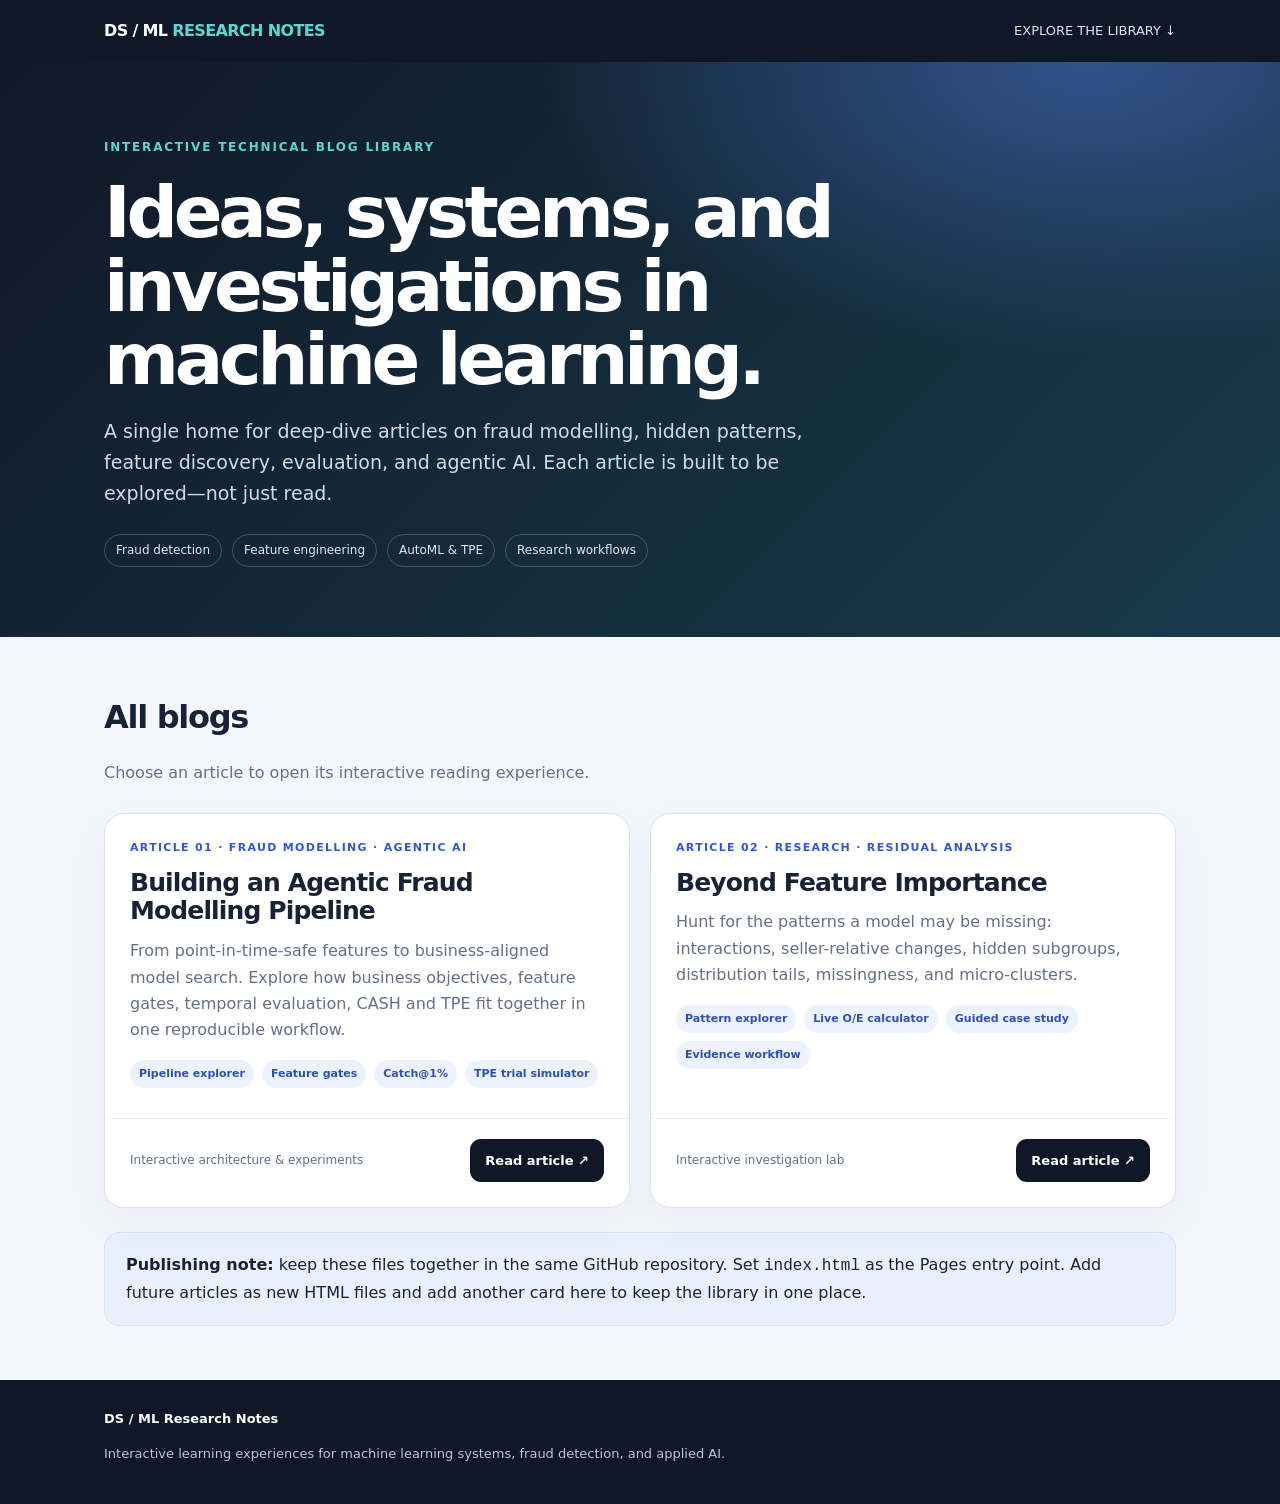
==== index.html @ f6b006e7 "Add files via upload" ====
<!doctype html>
<html lang="en"><head><meta charset="utf-8"><meta name="viewport" content="width=device-width,initial-scale=1">
<title>DS / ML Research Notes — Blog Library</title><meta name="description" content="Interactive machine learning, fraud detection, and AI engineering articles.">
<style>
:root{--bg:#f4f6fb;--ink:#182236;--muted:#627089;--line:#dce3ef;--blue:#3157d5;--navy:#101827;--teal:#5bd6d0}
*{box-sizing:border-box}html{scroll-behavior:smooth}body{margin:0;background:var(--bg);color:var(--ink);font:16px/1.65 Inter,system-ui,-apple-system,"Segoe UI",sans-serif}
.top{background:var(--navy);color:#fff;padding:18px 0}.wrap{max-width:1120px;margin:auto;padding:0 24px}.toprow{display:flex;justify-content:space-between;align-items:center;gap:15px}.brand{font-weight:850;letter-spacing:-.04em}.brand span{color:var(--teal)}.top a{color:#dce5f3;text-decoration:none;font-size:13px}.hero{background:radial-gradient(ellipse at 85% 0%,#31538b 0%,transparent 36%),linear-gradient(135deg,#101827,#183b4b);color:#fff;padding:76px 0 70px}.eyebrow{text-transform:uppercase;letter-spacing:.15em;color:var(--teal);font-weight:800;font-size:12px}.hero h1{font-size:clamp(42px,7vw,72px);letter-spacing:-.06em;line-height:1.02;max-width:850px;margin:18px 0}.hero p{max-width:730px;font-size:19px;color:#d0daeb}.meta{display:flex;gap:10px;flex-wrap:wrap;margin-top:24px}.meta span{border:1px solid #ffffff35;border-radius:99px;padding:6px 11px;font-size:12px;color:#e0e8f4}.section{padding:54px 0}.section h2{font-size:32px;letter-spacing:-.04em;margin:0 0 8px}.muted{color:var(--muted)}.cards{display:grid;grid-template-columns:repeat(2,minmax(0,1fr));gap:20px;margin-top:26px}.card{background:#fff;border:1px solid var(--line);border-radius:20px;overflow:hidden;box-shadow:0 16px 40px #1720330b;display:flex;flex-direction:column}.cardtop{padding:25px 25px 10px}.tag{font-size:11px;letter-spacing:.12em;text-transform:uppercase;color:var(--blue);font-weight:850}.card h3{font-size:25px;line-height:1.15;letter-spacing:-.035em;margin:12px 0}.card p{color:var(--muted);margin:0 0 16px}.highlights{display:flex;gap:8px;flex-wrap:wrap;margin:5px 0 20px}.highlights span{font-size:11px;background:#edf2ff;color:#2d50b6;border-radius:99px;padding:5px 9px;font-weight:750}.cardbottom{margin-top:auto;padding:20px 25px 25px;display:flex;align-items:center;justify-content:space-between;gap:10px;border-top:1px solid #edf0f5}.btn{display:inline-block;background:var(--navy);color:#fff;text-decoration:none;border-radius:11px;padding:11px 15px;font-weight:750;font-size:13px}.arrow{color:var(--blue);font-size:20px}.note{background:#eaf0fb;border:1px solid #d9e3f5;border-radius:15px;padding:19px 21px;margin-top:24px}.footer{padding:28px 0;background:var(--navy);color:#bac6da;font-size:13px}.footer strong{color:#fff}@media(max-width:700px){.cards{grid-template-columns:1fr}.hero{padding:55px 0}.wrap{padding:0 18px}.card h3{font-size:23px}}
</style></head><body>
<header class="top"><div class="wrap toprow"><div class="brand">DS / ML <span>RESEARCH NOTES</span></div><a href="#blogs">EXPLORE THE LIBRARY ↓</a></div></header>
<section class="hero"><div class="wrap"><div class="eyebrow">Interactive technical blog library</div><h1>Ideas, systems, and investigations in machine learning.</h1><p>A single home for deep-dive articles on fraud modelling, hidden patterns, feature discovery, evaluation, and agentic AI. Each article is built to be explored—not just read.</p><div class="meta"><span>Fraud detection</span><span>Feature engineering</span><span>AutoML & TPE</span><span>Research workflows</span></div></div></section>
<main id="blogs" class="section"><div class="wrap"><h2>All blogs</h2><p class="muted">Choose an article to open its interactive reading experience.</p><div class="cards">
<article class="card"><div class="cardtop"><div class="tag">Article 01 · Fraud modelling · Agentic AI</div><h3>Building an Agentic Fraud Modelling Pipeline</h3><p>From point-in-time-safe features to business-aligned model search. Explore how business objectives, feature gates, temporal evaluation, CASH and TPE fit together in one reproducible workflow.</p><div class="highlights"><span>Pipeline explorer</span><span>Feature gates</span><span>Catch@1%</span><span>TPE trial simulator</span></div></div><div class="cardbottom"><span class="muted" style="font-size:12px">Interactive architecture & experiments</span><a class="btn" href="agentic-fraud-modelling.html">Read article ↗</a></div></article>
<article class="card"><div class="cardtop"><div class="tag">Article 02 · Research · Residual analysis</div><h3>Beyond Feature Importance</h3><p>Hunt for the patterns a model may be missing: interactions, seller-relative changes, hidden subgroups, distribution tails, missingness, and micro-clusters.</p><div class="highlights"><span>Pattern explorer</span><span>Live O/E calculator</span><span>Guided case study</span><span>Evidence workflow</span></div></div><div class="cardbottom"><span class="muted" style="font-size:12px">Interactive investigation lab</span><a class="btn" href="beyond-feature-importance.html">Read article ↗</a></div></article>
</div><div class="note"><strong>Publishing note:</strong> keep these files together in the same GitHub repository. Set <code>index.html</code> as the Pages entry point. Add future articles as new HTML files and add another card here to keep the library in one place.</div></div></main>
<footer class="footer"><div class="wrap"><strong>DS / ML Research Notes</strong><p>Interactive learning experiences for machine learning systems, fraud detection, and applied AI.</p></div></footer>
</body></html>
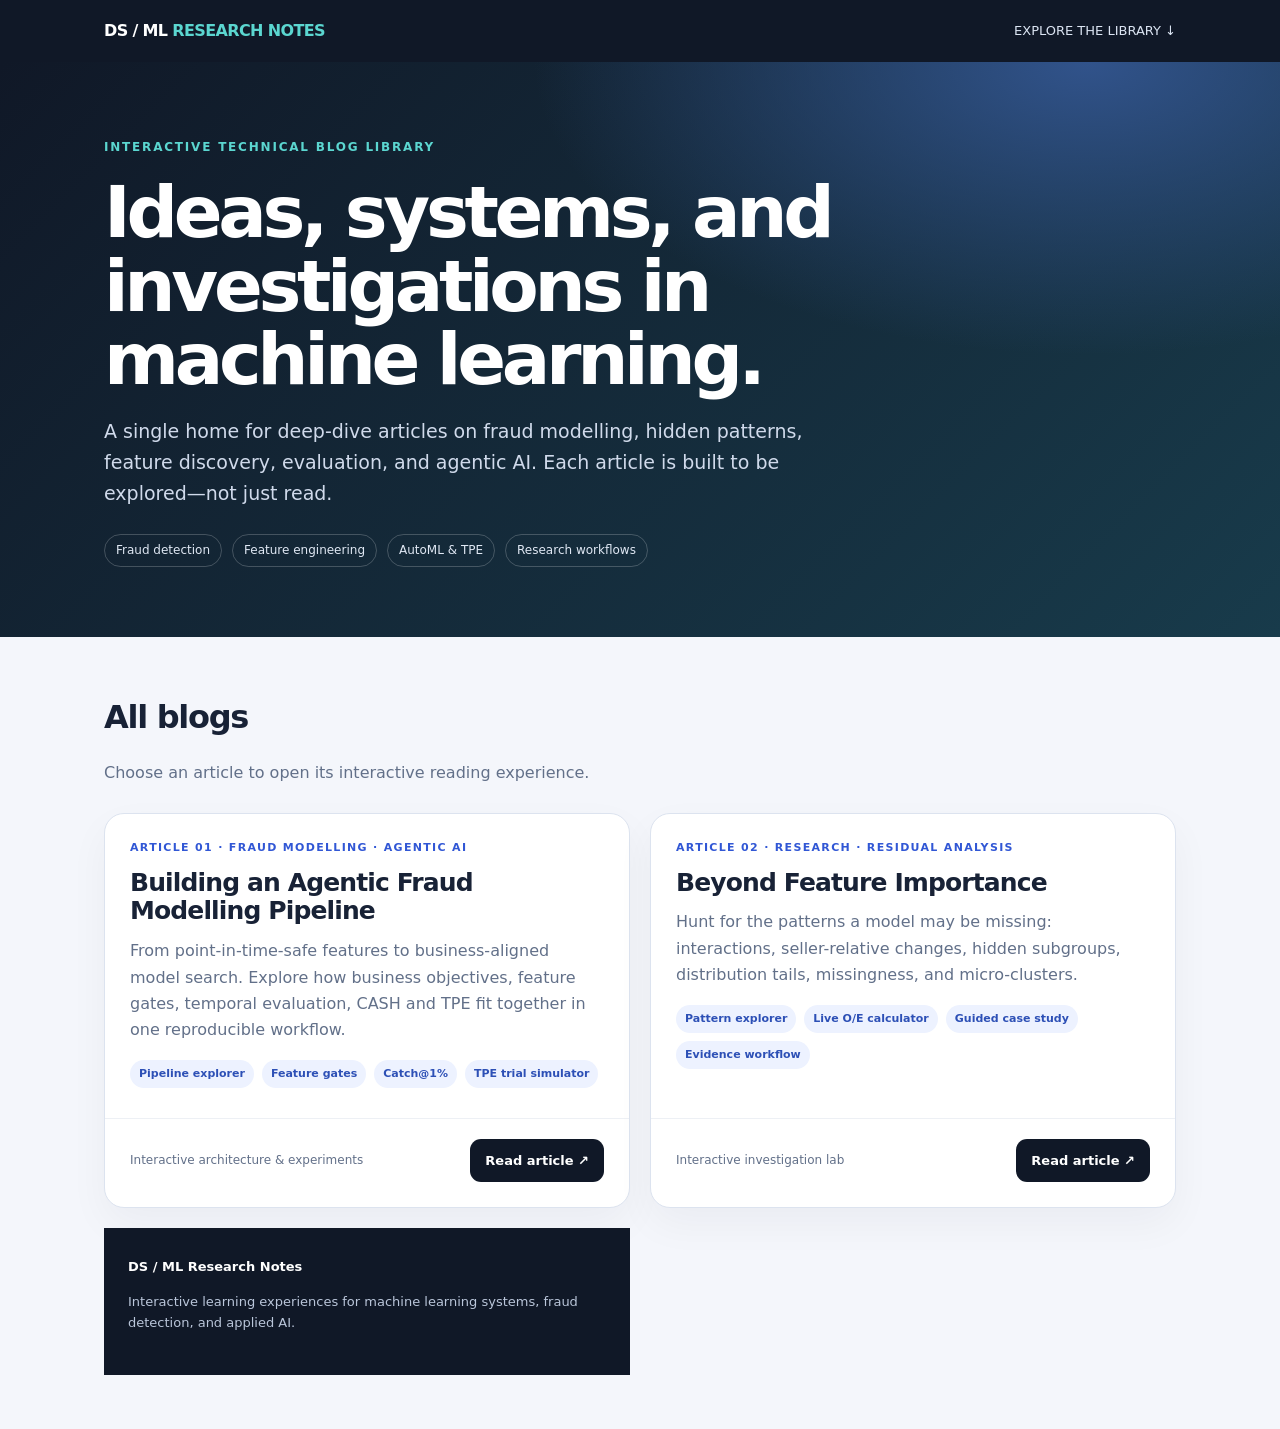
==== commit d43bb492: "Revise blog library content and add publishing note Updated the content of the blog library and adde" ====
--- a/index.html
+++ b/index.html
@@ -11,6 +11,5 @@
 <main id="blogs" class="section"><div class="wrap"><h2>All blogs</h2><p class="muted">Choose an article to open its interactive reading experience.</p><div class="cards">
 <article class="card"><div class="cardtop"><div class="tag">Article 01 · Fraud modelling · Agentic AI</div><h3>Building an Agentic Fraud Modelling Pipeline</h3><p>From point-in-time-safe features to business-aligned model search. Explore how business objectives, feature gates, temporal evaluation, CASH and TPE fit together in one reproducible workflow.</p><div class="highlights"><span>Pipeline explorer</span><span>Feature gates</span><span>Catch@1%</span><span>TPE trial simulator</span></div></div><div class="cardbottom"><span class="muted" style="font-size:12px">Interactive architecture & experiments</span><a class="btn" href="agentic-fraud-modelling.html">Read article ↗</a></div></article>
 <article class="card"><div class="cardtop"><div class="tag">Article 02 · Research · Residual analysis</div><h3>Beyond Feature Importance</h3><p>Hunt for the patterns a model may be missing: interactions, seller-relative changes, hidden subgroups, distribution tails, missingness, and micro-clusters.</p><div class="highlights"><span>Pattern explorer</span><span>Live O/E calculator</span><span>Guided case study</span><span>Evidence workflow</span></div></div><div class="cardbottom"><span class="muted" style="font-size:12px">Interactive investigation lab</span><a class="btn" href="beyond-feature-importance.html">Read article ↗</a></div></article>
-</div><div class="note"><strong>Publishing note:</strong> keep these files together in the same GitHub repository. Set <code>index.html</code> as the Pages entry point. Add future articles as new HTML files and add another card here to keep the library in one place.</div></div></main>
 <footer class="footer"><div class="wrap"><strong>DS / ML Research Notes</strong><p>Interactive learning experiences for machine learning systems, fraud detection, and applied AI.</p></div></footer>
-</body></html>+</body></html>
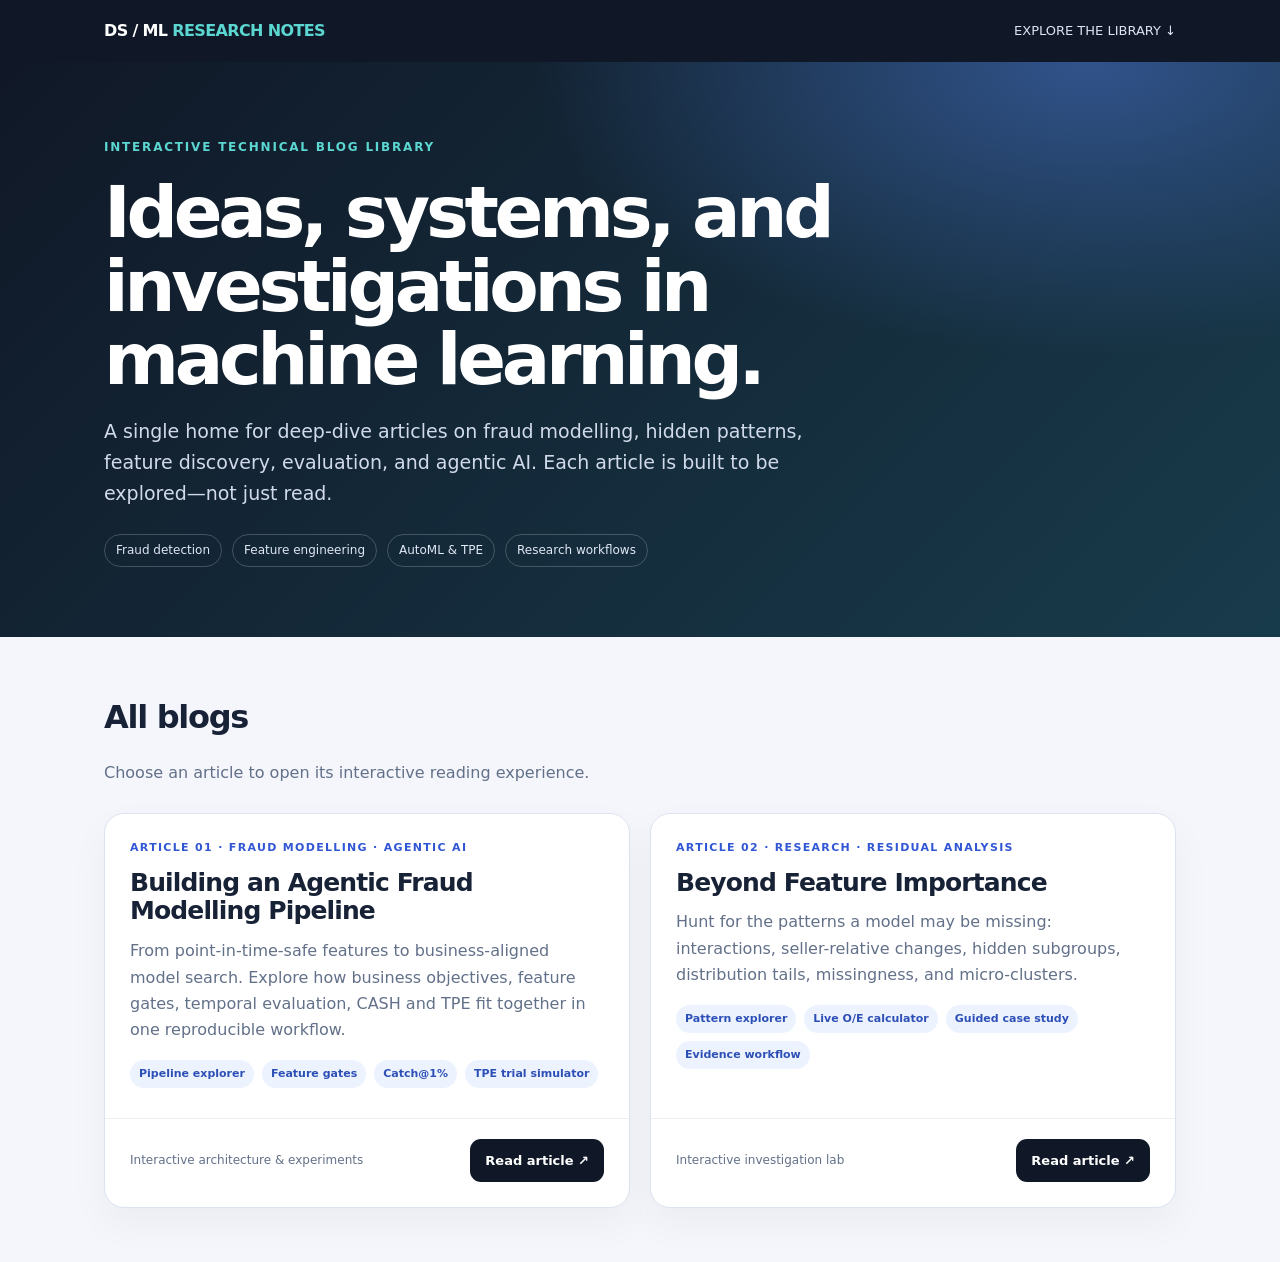
==== commit 8536e7d5: "Remove footer from index.html Removed the footer section from the HTML document." ====
--- a/index.html
+++ b/index.html
@@ -11,5 +11,4 @@
 <main id="blogs" class="section"><div class="wrap"><h2>All blogs</h2><p class="muted">Choose an article to open its interactive reading experience.</p><div class="cards">
 <article class="card"><div class="cardtop"><div class="tag">Article 01 · Fraud modelling · Agentic AI</div><h3>Building an Agentic Fraud Modelling Pipeline</h3><p>From point-in-time-safe features to business-aligned model search. Explore how business objectives, feature gates, temporal evaluation, CASH and TPE fit together in one reproducible workflow.</p><div class="highlights"><span>Pipeline explorer</span><span>Feature gates</span><span>Catch@1%</span><span>TPE trial simulator</span></div></div><div class="cardbottom"><span class="muted" style="font-size:12px">Interactive architecture & experiments</span><a class="btn" href="agentic-fraud-modelling.html">Read article ↗</a></div></article>
 <article class="card"><div class="cardtop"><div class="tag">Article 02 · Research · Residual analysis</div><h3>Beyond Feature Importance</h3><p>Hunt for the patterns a model may be missing: interactions, seller-relative changes, hidden subgroups, distribution tails, missingness, and micro-clusters.</p><div class="highlights"><span>Pattern explorer</span><span>Live O/E calculator</span><span>Guided case study</span><span>Evidence workflow</span></div></div><div class="cardbottom"><span class="muted" style="font-size:12px">Interactive investigation lab</span><a class="btn" href="beyond-feature-importance.html">Read article ↗</a></div></article>
-<footer class="footer"><div class="wrap"><strong>DS / ML Research Notes</strong><p>Interactive learning experiences for machine learning systems, fraud detection, and applied AI.</p></div></footer>
 </body></html>
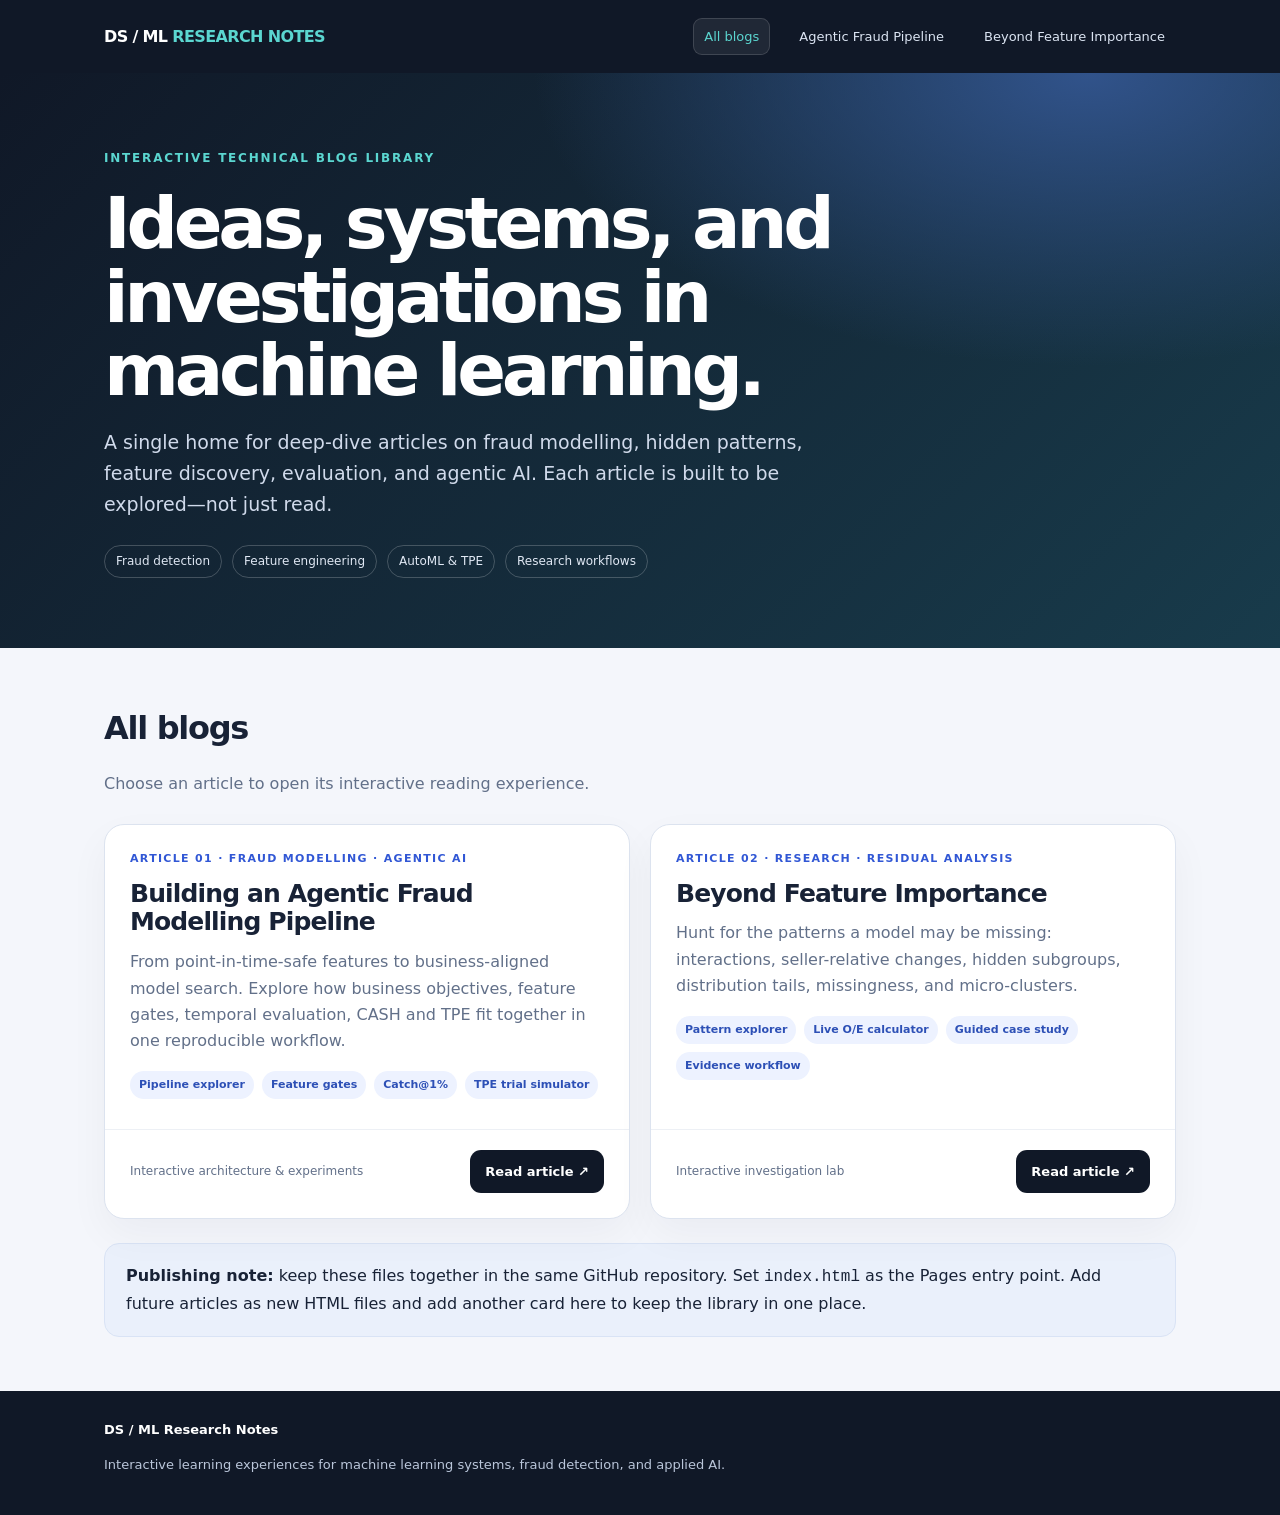
==== commit aa7ed206: "Add files via upload" ====
--- a/index.html
+++ b/index.html
@@ -4,11 +4,13 @@
 <style>
 :root{--bg:#f4f6fb;--ink:#182236;--muted:#627089;--line:#dce3ef;--blue:#3157d5;--navy:#101827;--teal:#5bd6d0}
 *{box-sizing:border-box}html{scroll-behavior:smooth}body{margin:0;background:var(--bg);color:var(--ink);font:16px/1.65 Inter,system-ui,-apple-system,"Segoe UI",sans-serif}
-.top{background:var(--navy);color:#fff;padding:18px 0}.wrap{max-width:1120px;margin:auto;padding:0 24px}.toprow{display:flex;justify-content:space-between;align-items:center;gap:15px}.brand{font-weight:850;letter-spacing:-.04em}.brand span{color:var(--teal)}.top a{color:#dce5f3;text-decoration:none;font-size:13px}.hero{background:radial-gradient(ellipse at 85% 0%,#31538b 0%,transparent 36%),linear-gradient(135deg,#101827,#183b4b);color:#fff;padding:76px 0 70px}.eyebrow{text-transform:uppercase;letter-spacing:.15em;color:var(--teal);font-weight:800;font-size:12px}.hero h1{font-size:clamp(42px,7vw,72px);letter-spacing:-.06em;line-height:1.02;max-width:850px;margin:18px 0}.hero p{max-width:730px;font-size:19px;color:#d0daeb}.meta{display:flex;gap:10px;flex-wrap:wrap;margin-top:24px}.meta span{border:1px solid #ffffff35;border-radius:99px;padding:6px 11px;font-size:12px;color:#e0e8f4}.section{padding:54px 0}.section h2{font-size:32px;letter-spacing:-.04em;margin:0 0 8px}.muted{color:var(--muted)}.cards{display:grid;grid-template-columns:repeat(2,minmax(0,1fr));gap:20px;margin-top:26px}.card{background:#fff;border:1px solid var(--line);border-radius:20px;overflow:hidden;box-shadow:0 16px 40px #1720330b;display:flex;flex-direction:column}.cardtop{padding:25px 25px 10px}.tag{font-size:11px;letter-spacing:.12em;text-transform:uppercase;color:var(--blue);font-weight:850}.card h3{font-size:25px;line-height:1.15;letter-spacing:-.035em;margin:12px 0}.card p{color:var(--muted);margin:0 0 16px}.highlights{display:flex;gap:8px;flex-wrap:wrap;margin:5px 0 20px}.highlights span{font-size:11px;background:#edf2ff;color:#2d50b6;border-radius:99px;padding:5px 9px;font-weight:750}.cardbottom{margin-top:auto;padding:20px 25px 25px;display:flex;align-items:center;justify-content:space-between;gap:10px;border-top:1px solid #edf0f5}.btn{display:inline-block;background:var(--navy);color:#fff;text-decoration:none;border-radius:11px;padding:11px 15px;font-weight:750;font-size:13px}.arrow{color:var(--blue);font-size:20px}.note{background:#eaf0fb;border:1px solid #d9e3f5;border-radius:15px;padding:19px 21px;margin-top:24px}.footer{padding:28px 0;background:var(--navy);color:#bac6da;font-size:13px}.footer strong{color:#fff}@media(max-width:700px){.cards{grid-template-columns:1fr}.hero{padding:55px 0}.wrap{padding:0 18px}.card h3{font-size:23px}}
+.top{background:var(--navy);color:#fff;padding:18px 0}.wrap{max-width:1120px;margin:auto;padding:0 24px}.toprow{display:flex;justify-content:space-between;align-items:center;gap:15px}.brand{font-weight:850;letter-spacing:-.04em}.brand span{color:var(--teal)}.top a{color:#dce5f3;text-decoration:none;font-size:13px}.library-nav{display:flex;align-items:center;gap:18px;flex-wrap:wrap}.library-nav a{padding:7px 10px;border-radius:9px;border:1px solid transparent}.library-nav a:hover,.library-nav a[aria-current="page"]{background:#ffffff12;border-color:#ffffff24;color:var(--teal)}.hero{background:radial-gradient(ellipse at 85% 0%,#31538b 0%,transparent 36%),linear-gradient(135deg,#101827,#183b4b);color:#fff;padding:76px 0 70px}.eyebrow{text-transform:uppercase;letter-spacing:.15em;color:var(--teal);font-weight:800;font-size:12px}.hero h1{font-size:clamp(42px,7vw,72px);letter-spacing:-.06em;line-height:1.02;max-width:850px;margin:18px 0}.hero p{max-width:730px;font-size:19px;color:#d0daeb}.meta{display:flex;gap:10px;flex-wrap:wrap;margin-top:24px}.meta span{border:1px solid #ffffff35;border-radius:99px;padding:6px 11px;font-size:12px;color:#e0e8f4}.section{padding:54px 0}.section h2{font-size:32px;letter-spacing:-.04em;margin:0 0 8px}.muted{color:var(--muted)}.cards{display:grid;grid-template-columns:repeat(2,minmax(0,1fr));gap:20px;margin-top:26px}.card{background:#fff;border:1px solid var(--line);border-radius:20px;overflow:hidden;box-shadow:0 16px 40px #1720330b;display:flex;flex-direction:column}.cardtop{padding:25px 25px 10px}.tag{font-size:11px;letter-spacing:.12em;text-transform:uppercase;color:var(--blue);font-weight:850}.card h3{font-size:25px;line-height:1.15;letter-spacing:-.035em;margin:12px 0}.card p{color:var(--muted);margin:0 0 16px}.highlights{display:flex;gap:8px;flex-wrap:wrap;margin:5px 0 20px}.highlights span{font-size:11px;background:#edf2ff;color:#2d50b6;border-radius:99px;padding:5px 9px;font-weight:750}.cardbottom{margin-top:auto;padding:20px 25px 25px;display:flex;align-items:center;justify-content:space-between;gap:10px;border-top:1px solid #edf0f5}.btn{display:inline-block;background:var(--navy);color:#fff;text-decoration:none;border-radius:11px;padding:11px 15px;font-weight:750;font-size:13px}.arrow{color:var(--blue);font-size:20px}.note{background:#eaf0fb;border:1px solid #d9e3f5;border-radius:15px;padding:19px 21px;margin-top:24px}.footer{padding:28px 0;background:var(--navy);color:#bac6da;font-size:13px}.footer strong{color:#fff}@media(max-width:700px){.cards{grid-template-columns:1fr}.hero{padding:55px 0}.wrap{padding:0 18px}.card h3{font-size:23px}.toprow{align-items:flex-start;flex-direction:column}.library-nav{gap:6px 8px}.library-nav a{font-size:12px;padding:6px 8px}}
 </style></head><body>
-<header class="top"><div class="wrap toprow"><div class="brand">DS / ML <span>RESEARCH NOTES</span></div><a href="#blogs">EXPLORE THE LIBRARY ↓</a></div></header>
+<header class="top"><div class="wrap toprow"><div class="brand">DS / ML <span>RESEARCH NOTES</span></div><nav class="library-nav" aria-label="Blog navigation"><a href="index.html" aria-current="page">All blogs</a><a href="agentic-fraud-modelling.html">Agentic Fraud Pipeline</a><a href="beyond-feature-importance.html">Beyond Feature Importance</a></nav></div></header>
 <section class="hero"><div class="wrap"><div class="eyebrow">Interactive technical blog library</div><h1>Ideas, systems, and investigations in machine learning.</h1><p>A single home for deep-dive articles on fraud modelling, hidden patterns, feature discovery, evaluation, and agentic AI. Each article is built to be explored—not just read.</p><div class="meta"><span>Fraud detection</span><span>Feature engineering</span><span>AutoML & TPE</span><span>Research workflows</span></div></div></section>
 <main id="blogs" class="section"><div class="wrap"><h2>All blogs</h2><p class="muted">Choose an article to open its interactive reading experience.</p><div class="cards">
 <article class="card"><div class="cardtop"><div class="tag">Article 01 · Fraud modelling · Agentic AI</div><h3>Building an Agentic Fraud Modelling Pipeline</h3><p>From point-in-time-safe features to business-aligned model search. Explore how business objectives, feature gates, temporal evaluation, CASH and TPE fit together in one reproducible workflow.</p><div class="highlights"><span>Pipeline explorer</span><span>Feature gates</span><span>Catch@1%</span><span>TPE trial simulator</span></div></div><div class="cardbottom"><span class="muted" style="font-size:12px">Interactive architecture & experiments</span><a class="btn" href="agentic-fraud-modelling.html">Read article ↗</a></div></article>
 <article class="card"><div class="cardtop"><div class="tag">Article 02 · Research · Residual analysis</div><h3>Beyond Feature Importance</h3><p>Hunt for the patterns a model may be missing: interactions, seller-relative changes, hidden subgroups, distribution tails, missingness, and micro-clusters.</p><div class="highlights"><span>Pattern explorer</span><span>Live O/E calculator</span><span>Guided case study</span><span>Evidence workflow</span></div></div><div class="cardbottom"><span class="muted" style="font-size:12px">Interactive investigation lab</span><a class="btn" href="beyond-feature-importance.html">Read article ↗</a></div></article>
-</body></html>
+</div><div class="note"><strong>Publishing note:</strong> keep these files together in the same GitHub repository. Set <code>index.html</code> as the Pages entry point. Add future articles as new HTML files and add another card here to keep the library in one place.</div></div></main>
+<footer class="footer"><div class="wrap"><strong>DS / ML Research Notes</strong><p>Interactive learning experiences for machine learning systems, fraud detection, and applied AI.</p></div></footer>
+</body></html>
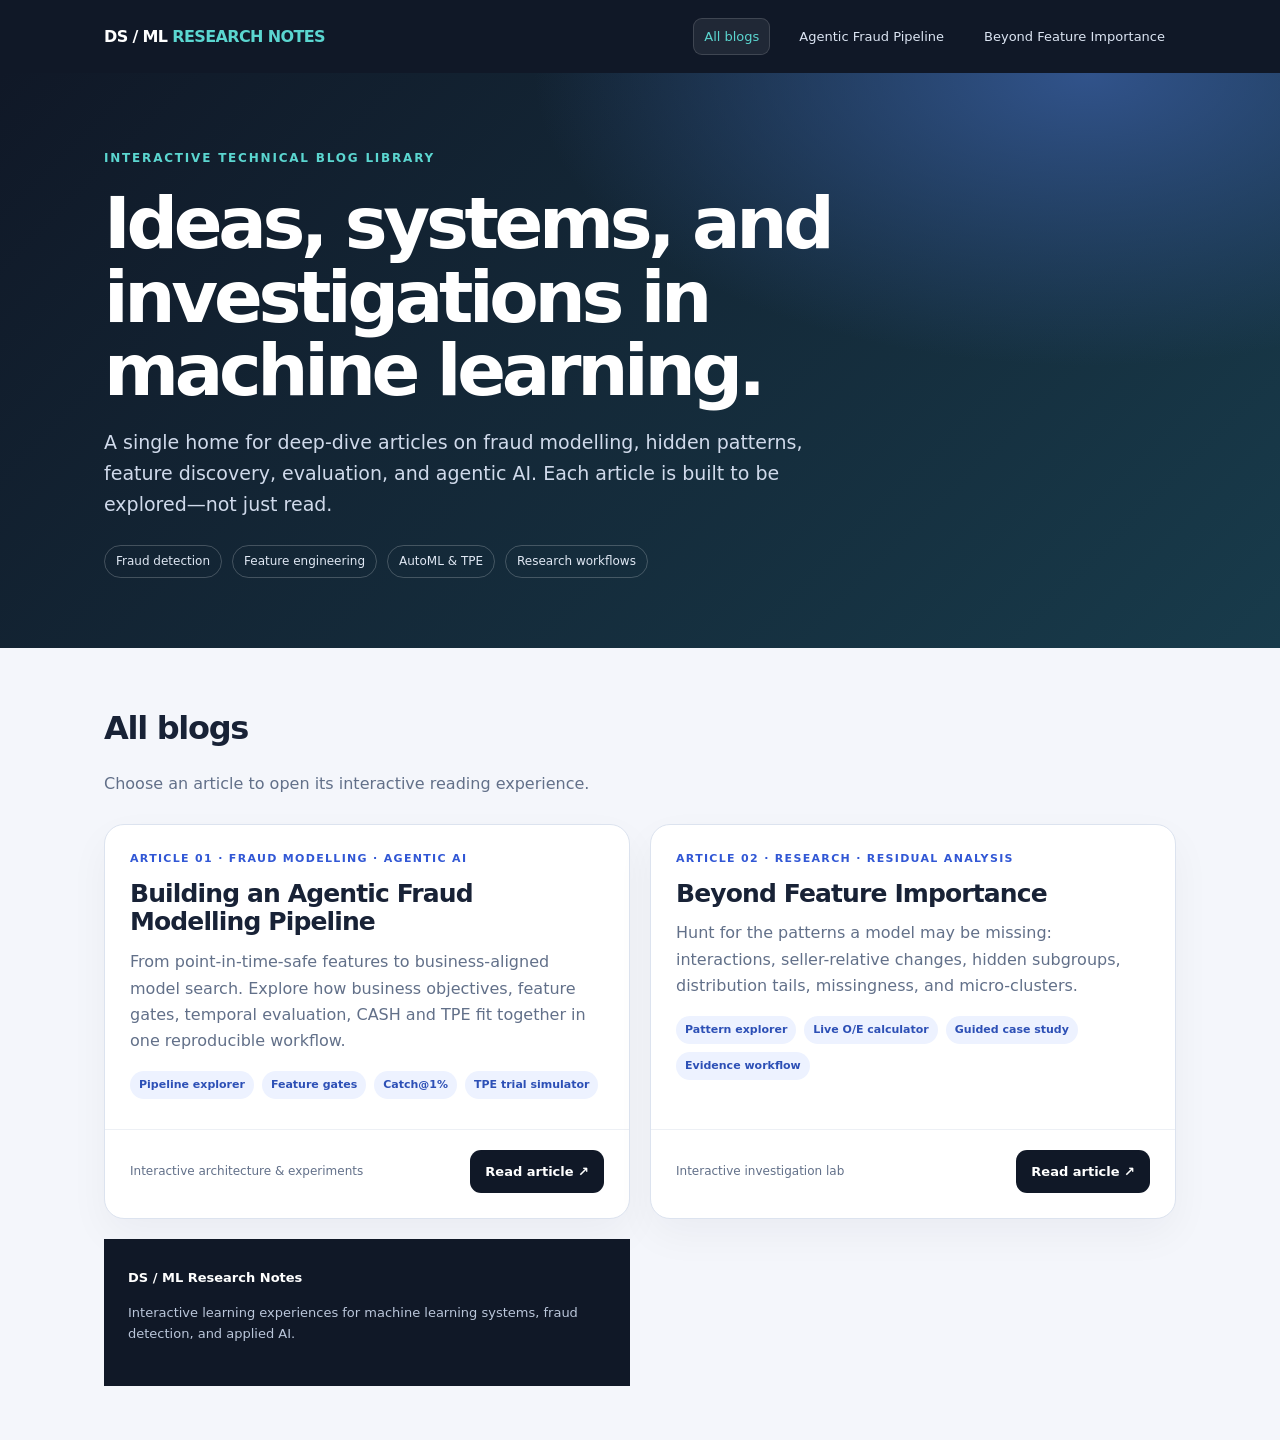
==== commit 3c56f9ba: "Update publishing note in index.html Added a note about publishing and organizing articles in the re" ====
--- a/index.html
+++ b/index.html
@@ -11,6 +11,5 @@
 <main id="blogs" class="section"><div class="wrap"><h2>All blogs</h2><p class="muted">Choose an article to open its interactive reading experience.</p><div class="cards">
 <article class="card"><div class="cardtop"><div class="tag">Article 01 · Fraud modelling · Agentic AI</div><h3>Building an Agentic Fraud Modelling Pipeline</h3><p>From point-in-time-safe features to business-aligned model search. Explore how business objectives, feature gates, temporal evaluation, CASH and TPE fit together in one reproducible workflow.</p><div class="highlights"><span>Pipeline explorer</span><span>Feature gates</span><span>Catch@1%</span><span>TPE trial simulator</span></div></div><div class="cardbottom"><span class="muted" style="font-size:12px">Interactive architecture & experiments</span><a class="btn" href="agentic-fraud-modelling.html">Read article ↗</a></div></article>
 <article class="card"><div class="cardtop"><div class="tag">Article 02 · Research · Residual analysis</div><h3>Beyond Feature Importance</h3><p>Hunt for the patterns a model may be missing: interactions, seller-relative changes, hidden subgroups, distribution tails, missingness, and micro-clusters.</p><div class="highlights"><span>Pattern explorer</span><span>Live O/E calculator</span><span>Guided case study</span><span>Evidence workflow</span></div></div><div class="cardbottom"><span class="muted" style="font-size:12px">Interactive investigation lab</span><a class="btn" href="beyond-feature-importance.html">Read article ↗</a></div></article>
-</div><div class="note"><strong>Publishing note:</strong> keep these files together in the same GitHub repository. Set <code>index.html</code> as the Pages entry point. Add future articles as new HTML files and add another card here to keep the library in one place.</div></div></main>
 <footer class="footer"><div class="wrap"><strong>DS / ML Research Notes</strong><p>Interactive learning experiences for machine learning systems, fraud detection, and applied AI.</p></div></footer>
-</body></html>+</body></html>
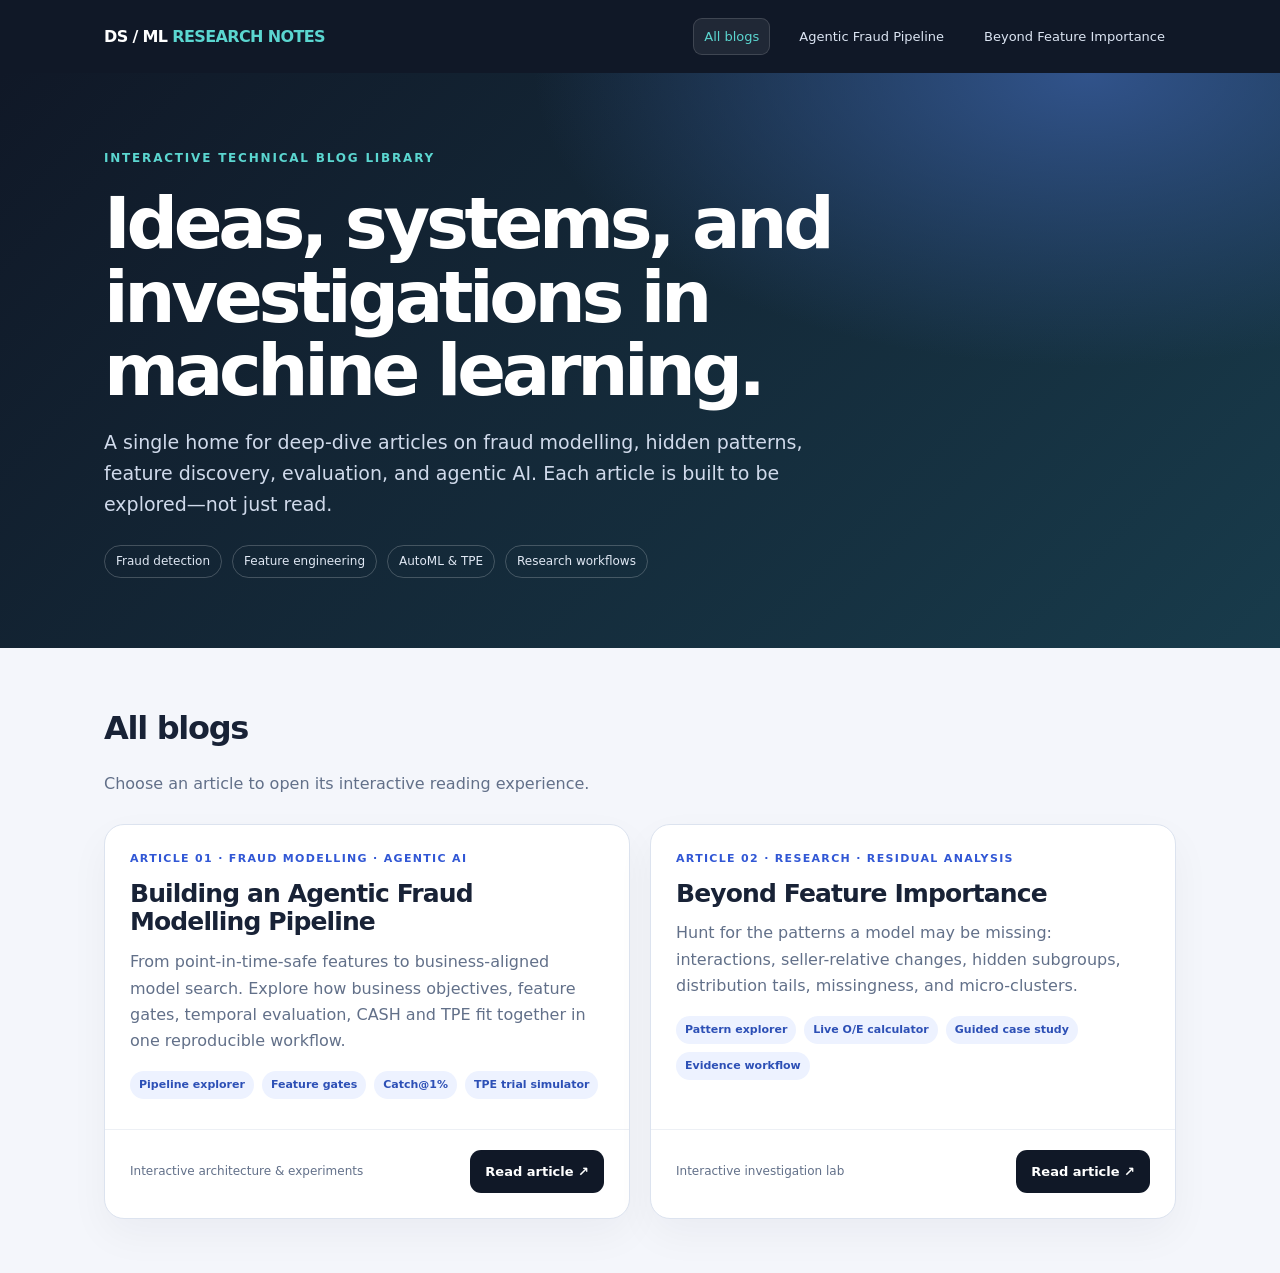
==== commit 4f858764: "Remove footer from index.html Removed footer section from the main HTML file." ====
--- a/index.html
+++ b/index.html
@@ -11,5 +11,4 @@
 <main id="blogs" class="section"><div class="wrap"><h2>All blogs</h2><p class="muted">Choose an article to open its interactive reading experience.</p><div class="cards">
 <article class="card"><div class="cardtop"><div class="tag">Article 01 · Fraud modelling · Agentic AI</div><h3>Building an Agentic Fraud Modelling Pipeline</h3><p>From point-in-time-safe features to business-aligned model search. Explore how business objectives, feature gates, temporal evaluation, CASH and TPE fit together in one reproducible workflow.</p><div class="highlights"><span>Pipeline explorer</span><span>Feature gates</span><span>Catch@1%</span><span>TPE trial simulator</span></div></div><div class="cardbottom"><span class="muted" style="font-size:12px">Interactive architecture & experiments</span><a class="btn" href="agentic-fraud-modelling.html">Read article ↗</a></div></article>
 <article class="card"><div class="cardtop"><div class="tag">Article 02 · Research · Residual analysis</div><h3>Beyond Feature Importance</h3><p>Hunt for the patterns a model may be missing: interactions, seller-relative changes, hidden subgroups, distribution tails, missingness, and micro-clusters.</p><div class="highlights"><span>Pattern explorer</span><span>Live O/E calculator</span><span>Guided case study</span><span>Evidence workflow</span></div></div><div class="cardbottom"><span class="muted" style="font-size:12px">Interactive investigation lab</span><a class="btn" href="beyond-feature-importance.html">Read article ↗</a></div></article>
-<footer class="footer"><div class="wrap"><strong>DS / ML Research Notes</strong><p>Interactive learning experiences for machine learning systems, fraud detection, and applied AI.</p></div></footer>
 </body></html>
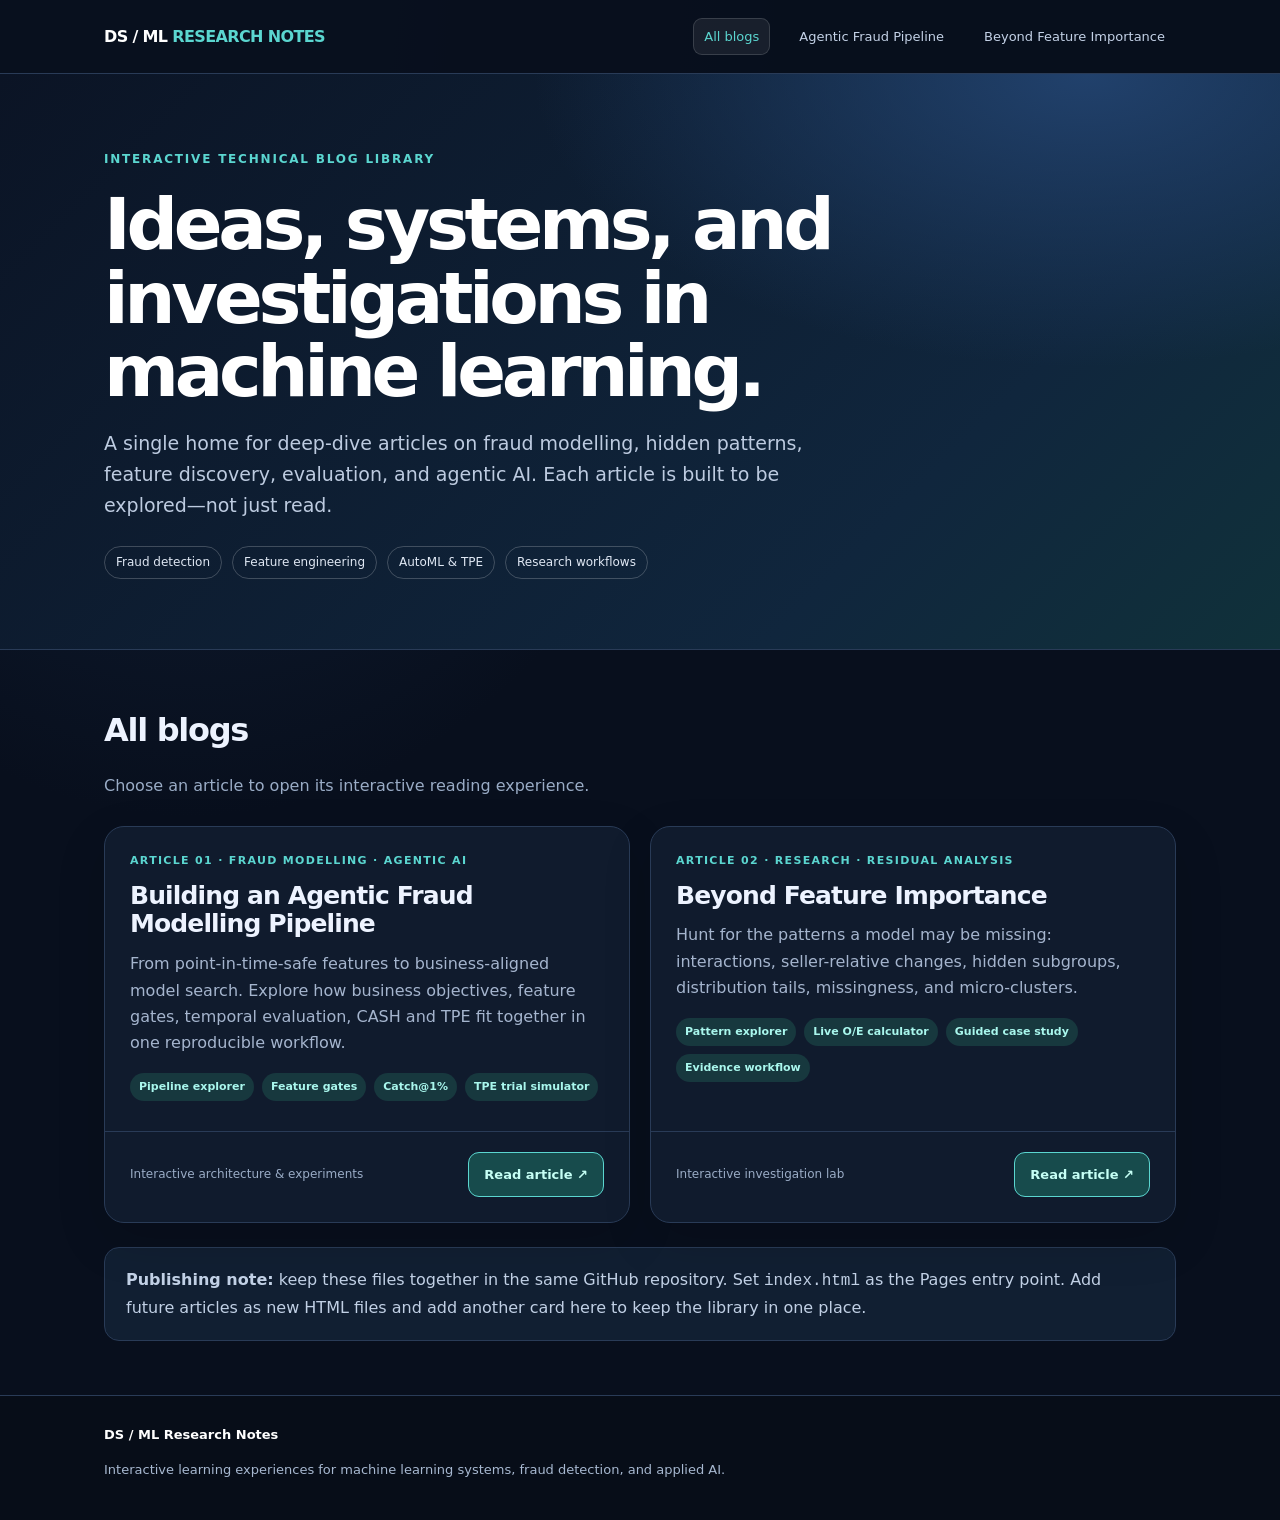
==== commit 8bad706b: "Add files via upload" ====
--- a/index.html
+++ b/index.html
@@ -5,10 +5,33 @@
 :root{--bg:#f4f6fb;--ink:#182236;--muted:#627089;--line:#dce3ef;--blue:#3157d5;--navy:#101827;--teal:#5bd6d0}
 *{box-sizing:border-box}html{scroll-behavior:smooth}body{margin:0;background:var(--bg);color:var(--ink);font:16px/1.65 Inter,system-ui,-apple-system,"Segoe UI",sans-serif}
 .top{background:var(--navy);color:#fff;padding:18px 0}.wrap{max-width:1120px;margin:auto;padding:0 24px}.toprow{display:flex;justify-content:space-between;align-items:center;gap:15px}.brand{font-weight:850;letter-spacing:-.04em}.brand span{color:var(--teal)}.top a{color:#dce5f3;text-decoration:none;font-size:13px}.library-nav{display:flex;align-items:center;gap:18px;flex-wrap:wrap}.library-nav a{padding:7px 10px;border-radius:9px;border:1px solid transparent}.library-nav a:hover,.library-nav a[aria-current="page"]{background:#ffffff12;border-color:#ffffff24;color:var(--teal)}.hero{background:radial-gradient(ellipse at 85% 0%,#31538b 0%,transparent 36%),linear-gradient(135deg,#101827,#183b4b);color:#fff;padding:76px 0 70px}.eyebrow{text-transform:uppercase;letter-spacing:.15em;color:var(--teal);font-weight:800;font-size:12px}.hero h1{font-size:clamp(42px,7vw,72px);letter-spacing:-.06em;line-height:1.02;max-width:850px;margin:18px 0}.hero p{max-width:730px;font-size:19px;color:#d0daeb}.meta{display:flex;gap:10px;flex-wrap:wrap;margin-top:24px}.meta span{border:1px solid #ffffff35;border-radius:99px;padding:6px 11px;font-size:12px;color:#e0e8f4}.section{padding:54px 0}.section h2{font-size:32px;letter-spacing:-.04em;margin:0 0 8px}.muted{color:var(--muted)}.cards{display:grid;grid-template-columns:repeat(2,minmax(0,1fr));gap:20px;margin-top:26px}.card{background:#fff;border:1px solid var(--line);border-radius:20px;overflow:hidden;box-shadow:0 16px 40px #1720330b;display:flex;flex-direction:column}.cardtop{padding:25px 25px 10px}.tag{font-size:11px;letter-spacing:.12em;text-transform:uppercase;color:var(--blue);font-weight:850}.card h3{font-size:25px;line-height:1.15;letter-spacing:-.035em;margin:12px 0}.card p{color:var(--muted);margin:0 0 16px}.highlights{display:flex;gap:8px;flex-wrap:wrap;margin:5px 0 20px}.highlights span{font-size:11px;background:#edf2ff;color:#2d50b6;border-radius:99px;padding:5px 9px;font-weight:750}.cardbottom{margin-top:auto;padding:20px 25px 25px;display:flex;align-items:center;justify-content:space-between;gap:10px;border-top:1px solid #edf0f5}.btn{display:inline-block;background:var(--navy);color:#fff;text-decoration:none;border-radius:11px;padding:11px 15px;font-weight:750;font-size:13px}.arrow{color:var(--blue);font-size:20px}.note{background:#eaf0fb;border:1px solid #d9e3f5;border-radius:15px;padding:19px 21px;margin-top:24px}.footer{padding:28px 0;background:var(--navy);color:#bac6da;font-size:13px}.footer strong{color:#fff}@media(max-width:700px){.cards{grid-template-columns:1fr}.hero{padding:55px 0}.wrap{padding:0 18px}.card h3{font-size:23px}.toprow{align-items:flex-start;flex-direction:column}.library-nav{gap:6px 8px}.library-nav a{font-size:12px;padding:6px 8px}}
-</style></head><body>
+</style>
+<style>
+:root{color-scheme:dark;--bg:#080f1d;--ink:#edf3ff;--muted:#9aacc6;--line:#293b57;--blue:#5bd6d0;--navy:#0b1425;--teal:#5bd6d0}
+body{background:radial-gradient(ellipse at 15% 0%,#142641 0,transparent 38%),#080f1d;color:var(--ink)}
+.top{background:#080f1df2;border-bottom:1px solid #293b57}
+.top a{color:#c4d2e7}
+.hero{background:radial-gradient(ellipse at 85% 0%,#21416c 0%,transparent 36%),linear-gradient(135deg,#0b1425,#10263d 72%,#10313a);border-bottom:1px solid #293b57}
+.hero p{color:#bdcbe0}
+.card{background:#101b2d;border-color:#293b57;box-shadow:0 18px 50px #00000022}
+.card h3{color:#edf3ff}
+.card p{color:#a5b5ce}
+.tag,.arrow{color:#5bd6d0}
+.highlights span{background:#17383e;color:#a9f7ed}
+.cardbottom{border-color:#293b57}
+.btn{background:#174b4c;color:#c6fff5;border:1px solid #5bd6d0}
+.note{background:#111f32;border-color:#293b57;color:#c1d0e5}
+.footer{background:#070d18;border-top:1px solid #293b57;color:#a7b8d0}
+.top a:focus-visible,.btn:focus-visible{outline:2px solid #5bd6d0;outline-offset:3px}
+@media(max-width:700px){.toprow{align-items:flex-start}.library-nav{overflow-x:auto;flex-wrap:nowrap;width:100%;white-space:nowrap;padding-bottom:5px}}
+</style>
+
+</head><body>
 <header class="top"><div class="wrap toprow"><div class="brand">DS / ML <span>RESEARCH NOTES</span></div><nav class="library-nav" aria-label="Blog navigation"><a href="index.html" aria-current="page">All blogs</a><a href="agentic-fraud-modelling.html">Agentic Fraud Pipeline</a><a href="beyond-feature-importance.html">Beyond Feature Importance</a></nav></div></header>
 <section class="hero"><div class="wrap"><div class="eyebrow">Interactive technical blog library</div><h1>Ideas, systems, and investigations in machine learning.</h1><p>A single home for deep-dive articles on fraud modelling, hidden patterns, feature discovery, evaluation, and agentic AI. Each article is built to be explored—not just read.</p><div class="meta"><span>Fraud detection</span><span>Feature engineering</span><span>AutoML & TPE</span><span>Research workflows</span></div></div></section>
 <main id="blogs" class="section"><div class="wrap"><h2>All blogs</h2><p class="muted">Choose an article to open its interactive reading experience.</p><div class="cards">
 <article class="card"><div class="cardtop"><div class="tag">Article 01 · Fraud modelling · Agentic AI</div><h3>Building an Agentic Fraud Modelling Pipeline</h3><p>From point-in-time-safe features to business-aligned model search. Explore how business objectives, feature gates, temporal evaluation, CASH and TPE fit together in one reproducible workflow.</p><div class="highlights"><span>Pipeline explorer</span><span>Feature gates</span><span>Catch@1%</span><span>TPE trial simulator</span></div></div><div class="cardbottom"><span class="muted" style="font-size:12px">Interactive architecture & experiments</span><a class="btn" href="agentic-fraud-modelling.html">Read article ↗</a></div></article>
 <article class="card"><div class="cardtop"><div class="tag">Article 02 · Research · Residual analysis</div><h3>Beyond Feature Importance</h3><p>Hunt for the patterns a model may be missing: interactions, seller-relative changes, hidden subgroups, distribution tails, missingness, and micro-clusters.</p><div class="highlights"><span>Pattern explorer</span><span>Live O/E calculator</span><span>Guided case study</span><span>Evidence workflow</span></div></div><div class="cardbottom"><span class="muted" style="font-size:12px">Interactive investigation lab</span><a class="btn" href="beyond-feature-importance.html">Read article ↗</a></div></article>
-</body></html>
+</div><div class="note"><strong>Publishing note:</strong> keep these files together in the same GitHub repository. Set <code>index.html</code> as the Pages entry point. Add future articles as new HTML files and add another card here to keep the library in one place.</div></div></main>
+<footer class="footer"><div class="wrap"><strong>DS / ML Research Notes</strong><p>Interactive learning experiences for machine learning systems, fraud detection, and applied AI.</p></div></footer>
+</body></html>
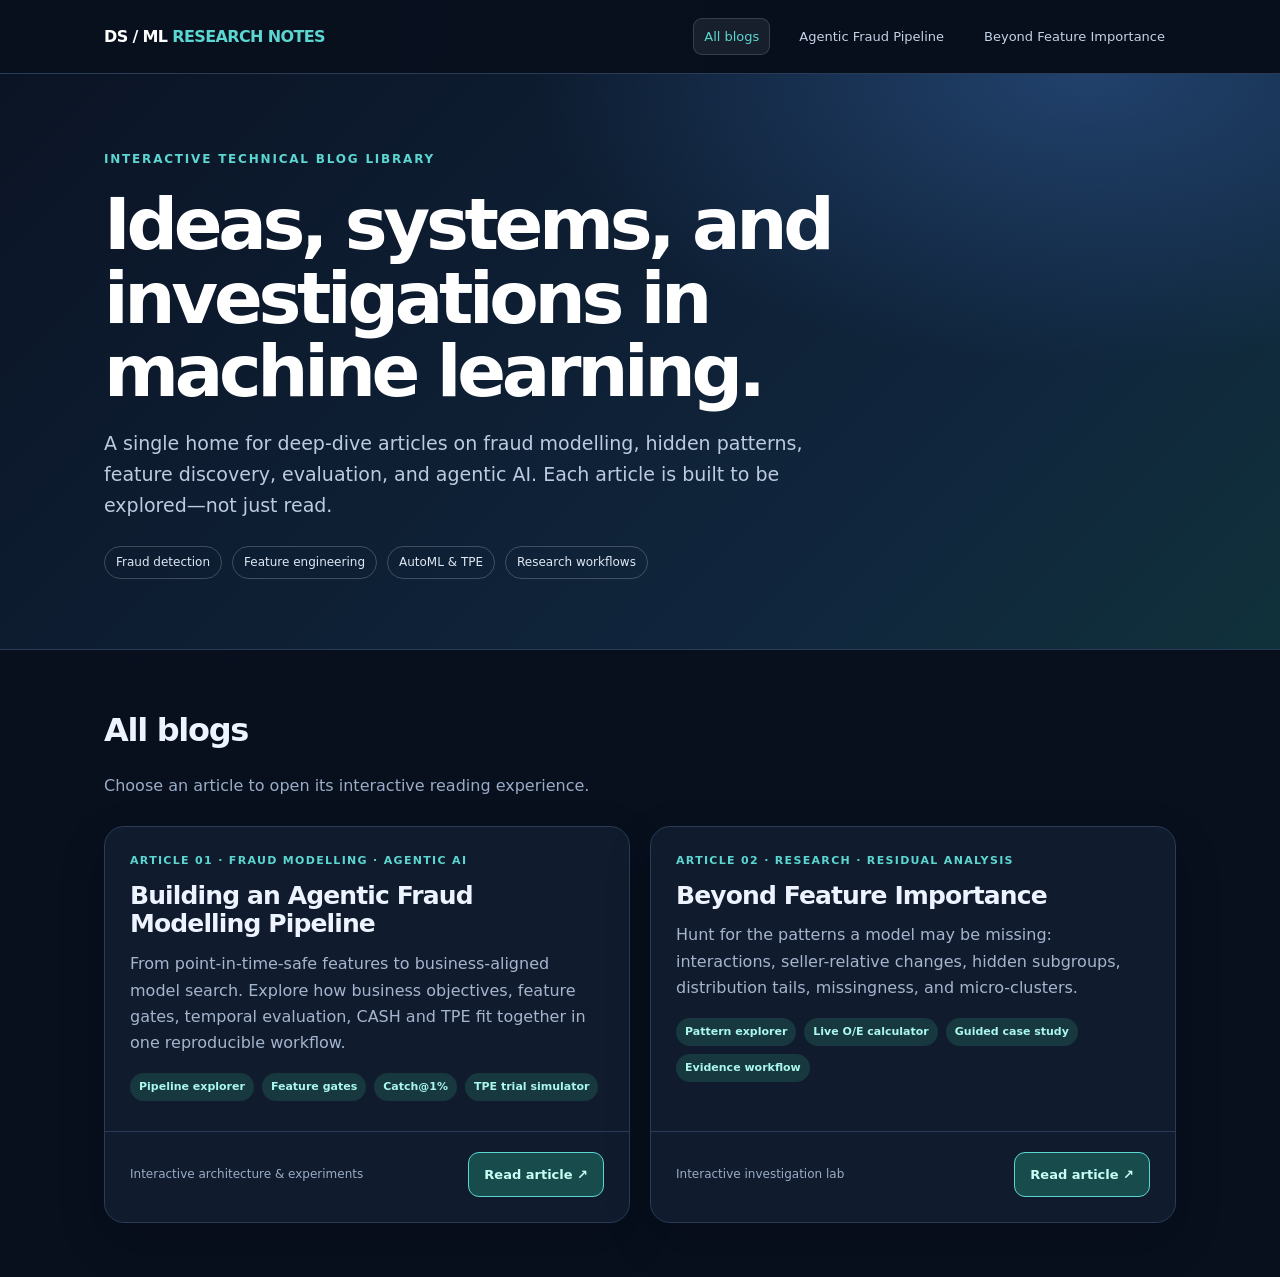
==== commit e00a8e83: "Update index.html" ====
--- a/index.html
+++ b/index.html
@@ -32,6 +32,4 @@
 <main id="blogs" class="section"><div class="wrap"><h2>All blogs</h2><p class="muted">Choose an article to open its interactive reading experience.</p><div class="cards">
 <article class="card"><div class="cardtop"><div class="tag">Article 01 · Fraud modelling · Agentic AI</div><h3>Building an Agentic Fraud Modelling Pipeline</h3><p>From point-in-time-safe features to business-aligned model search. Explore how business objectives, feature gates, temporal evaluation, CASH and TPE fit together in one reproducible workflow.</p><div class="highlights"><span>Pipeline explorer</span><span>Feature gates</span><span>Catch@1%</span><span>TPE trial simulator</span></div></div><div class="cardbottom"><span class="muted" style="font-size:12px">Interactive architecture & experiments</span><a class="btn" href="agentic-fraud-modelling.html">Read article ↗</a></div></article>
 <article class="card"><div class="cardtop"><div class="tag">Article 02 · Research · Residual analysis</div><h3>Beyond Feature Importance</h3><p>Hunt for the patterns a model may be missing: interactions, seller-relative changes, hidden subgroups, distribution tails, missingness, and micro-clusters.</p><div class="highlights"><span>Pattern explorer</span><span>Live O/E calculator</span><span>Guided case study</span><span>Evidence workflow</span></div></div><div class="cardbottom"><span class="muted" style="font-size:12px">Interactive investigation lab</span><a class="btn" href="beyond-feature-importance.html">Read article ↗</a></div></article>
-</div><div class="note"><strong>Publishing note:</strong> keep these files together in the same GitHub repository. Set <code>index.html</code> as the Pages entry point. Add future articles as new HTML files and add another card here to keep the library in one place.</div></div></main>
-<footer class="footer"><div class="wrap"><strong>DS / ML Research Notes</strong><p>Interactive learning experiences for machine learning systems, fraud detection, and applied AI.</p></div></footer>
-</body></html>+</body></html>
